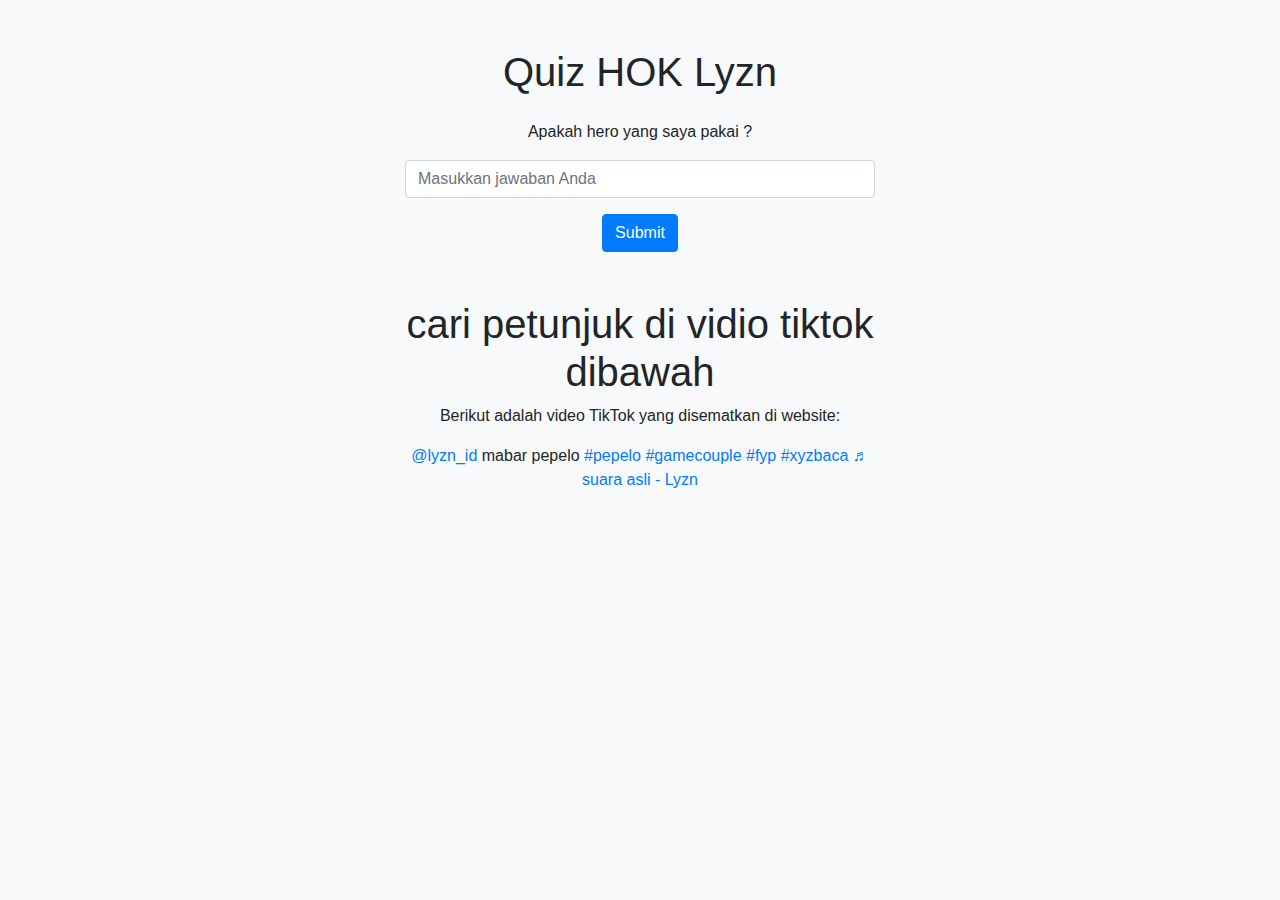
==== quiz1/index.html @ e13bf971 "index.html" ====
<!DOCTYPE html>
<html lang="en">
<head>
    <meta charset="UTF-8">
    <meta name="viewport" content="width=device-width, initial-scale=1.0">
    <title>Quiz Pop-Up Animation</title>
    <!-- Bootstrap CSS -->
    <link href="https://stackpath.bootstrapcdn.com/bootstrap/4.5.2/css/bootstrap.min.css" rel="stylesheet">
    <!-- Custom CSS -->
    <link rel="stylesheet" href="style.css">
</head>
<body>
    <div class="container text-center mt-5">
        <h1 class="mb-4">Quiz HOK Lyzn</h1>
        <p class="question">Apakah hero yang saya pakai ?</p>
        <input type="text" id="answer" class="form-control mb-3" placeholder="Masukkan jawaban Anda">
        <button id="submit-btn" class="btn btn-primary">Submit</button>
        <div id="popup" class="popup">
            <div class="popup-content">
                <span id="popup-message"></span>
                <button id="close-btn" class="btn btn-secondary mt-3">Close</button>
            </div>
        </div>
    </div>
    <div class="container text-center mt-5">
        <h1>cari petunjuk di vidio tiktok dibawah</h1>
        <p>Berikut adalah video TikTok yang disematkan di website:</p>
        
        <!-- Embed Video TikTok -->
        <div class="tiktok-embed" data-video-id="VIDEO_ID" style="max-width: 605px;min-width: 325px;" data-embed-from="oembed" >
            <blockquote class="tiktok-embed" cite="https://www.tiktok.com/@lyzn_id/video/7403711518539304197" data-video-id="7403711518539304197" style="max-width: 605px;min-width: 325px;" > <section> <a target="_blank" title="@lyzn_id" href="https://www.tiktok.com/@lyzn_id?refer=embed">@lyzn_id</a> mabar pepelo <a title="pepelo" target="_blank" href="https://www.tiktok.com/tag/pepelo?refer=embed">#pepelo</a> <a title="gamecouple" target="_blank" href="https://www.tiktok.com/tag/gamecouple?refer=embed">#gamecouple</a> <a title="fyp" target="_blank" href="https://www.tiktok.com/tag/fyp?refer=embed">#fyp</a> <a title="xyzbaca" target="_blank" href="https://www.tiktok.com/tag/xyzbaca?refer=embed">#xyzbaca</a> <a target="_blank" title="♬ suara asli  - Lyzn" href="https://www.tiktok.com/music/suara-asli-Lyzn-7403711520359697158?refer=embed">♬ suara asli  - Lyzn</a> </section> </blockquote> <script async src="https://www.tiktok.com/embed.js"></script>
    </div>
    <!-- Bo\\\\\\\\\otstrap and jQuery -->
    <script src="https://code.jquery.com/jquery-3.5.1.slim.min.js"></script>
    <script src="https://stackpath.bootstrapcdn.com/bootstrap/4.5.2/js/bootstrap.bundle.min.js"></script>
    <!-- Custom JavaScript -->
    <script src="script.js"></script>
</body>
</html>
---- quiz1/style.css ----
body {
    background-color: #f8f9fa;
}

.container {
    max-width: 500px;
    margin: auto;
}

.popup {
    display: none;
    position: fixed;
    top: 50%;
    left: 50%;
    transform: translate(-50%, -50%);
    background: white;
    padding: 20px;
    box-shadow: 0 5px 15px rgba(0, 0, 0, 0.3);
    z-index: 1000;
    animation: slideIn 0.5s ease;
}

.popup-content {
    text-align: center;
}

@keyframes slideIn {
    from {
        transform: translate(-50%, -60%);
        opacity: 0;
    }
    to {
        transform: translate(-50%, -50%);
        opacity: 1;
    }
}
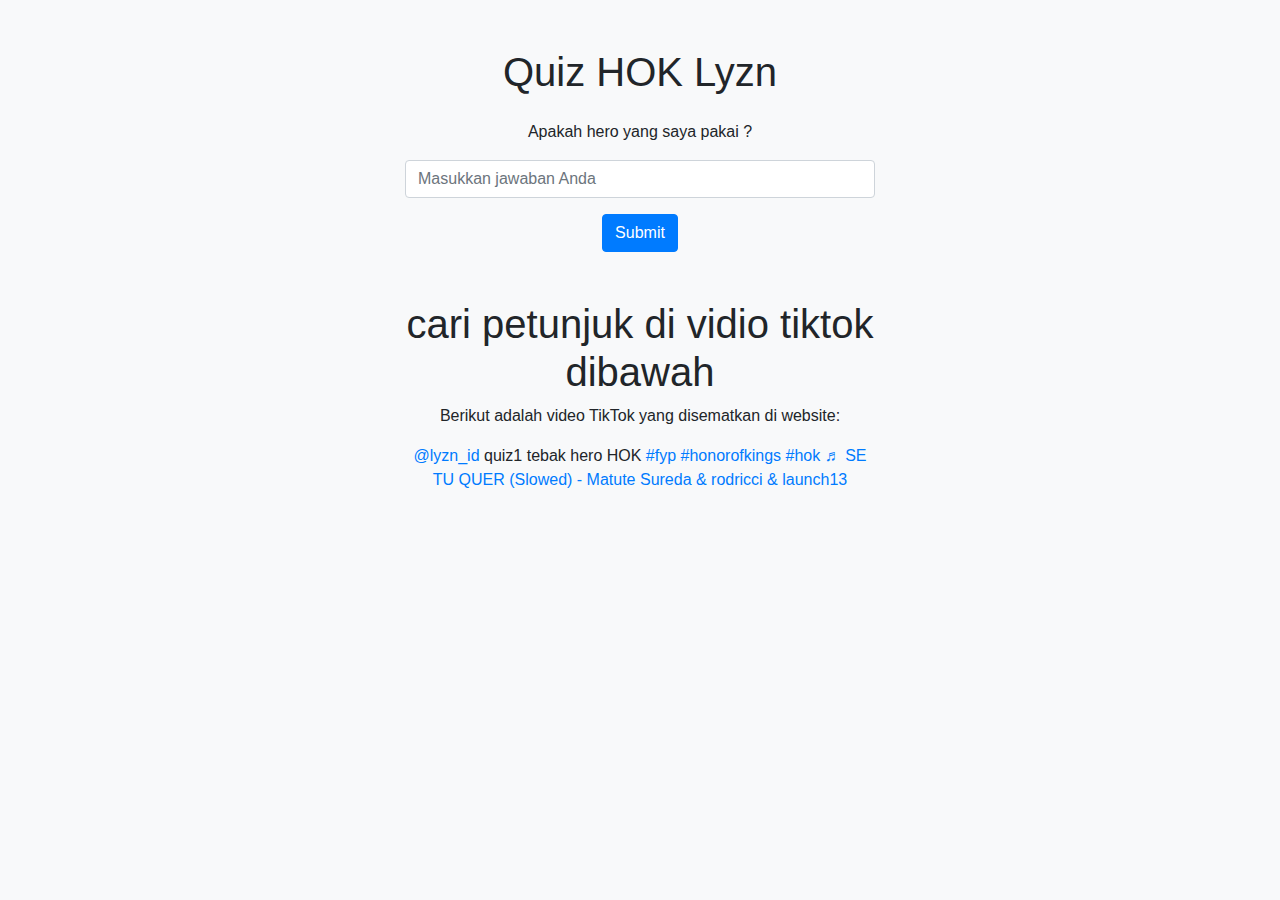
==== commit 41ac393a: "index.html" ====
--- a/quiz1/index.html
+++ b/quiz1/index.html
@@ -28,8 +28,7 @@
         
         <!-- Embed Video TikTok -->
         <div class="tiktok-embed" data-video-id="VIDEO_ID" style="max-width: 605px;min-width: 325px;" data-embed-from="oembed" >
-            <blockquote class="tiktok-embed" cite="https://www.tiktok.com/@lyzn_id/video/7403711518539304197" data-video-id="7403711518539304197" style="max-width: 605px;min-width: 325px;" > <section> <a target="_blank" title="@lyzn_id" href="https://www.tiktok.com/@lyzn_id?refer=embed">@lyzn_id</a> mabar pepelo <a title="pepelo" target="_blank" href="https://www.tiktok.com/tag/pepelo?refer=embed">#pepelo</a> <a title="gamecouple" target="_blank" href="https://www.tiktok.com/tag/gamecouple?refer=embed">#gamecouple</a> <a title="fyp" target="_blank" href="https://www.tiktok.com/tag/fyp?refer=embed">#fyp</a> <a title="xyzbaca" target="_blank" href="https://www.tiktok.com/tag/xyzbaca?refer=embed">#xyzbaca</a> <a target="_blank" title="♬ suara asli  - Lyzn" href="https://www.tiktok.com/music/suara-asli-Lyzn-7403711520359697158?refer=embed">♬ suara asli  - Lyzn</a> </section> </blockquote> <script async src="https://www.tiktok.com/embed.js"></script>
-    </div>
+           <blockquote class="tiktok-embed" cite="https://www.tiktok.com/@lyzn_id/video/7405891154748722437" data-video-id="7405891154748722437" style="max-width: 605px;min-width: 325px;" > <section> <a target="_blank" title="@lyzn_id" href="https://www.tiktok.com/@lyzn_id?refer=embed">@lyzn_id</a> quiz1 tebak hero HOK <a title="fyp" target="_blank" href="https://www.tiktok.com/tag/fyp?refer=embed">#fyp</a> <a title="honorofkings" target="_blank" href="https://www.tiktok.com/tag/honorofkings?refer=embed">#honorofkings</a> <a title="hok" target="_blank" href="https://www.tiktok.com/tag/hok?refer=embed">#hok</a> <a target="_blank" title="♬ SE TU QUER (Slowed) - Matute Sureda &#38; rodricci &#38; launch13" href="https://www.tiktok.com/music/SE-TU-QUER-Slowed-7382578931779553297?refer=embed">♬ SE TU QUER (Slowed) - Matute Sureda &#38; rodricci &#38; launch13</a> </section> </blockquote> <script async src="https://www.tiktok.com/embed.js"></script></div>
     <!-- Bo\\\\\\\\\otstrap and jQuery -->
     <script src="https://code.jquery.com/jquery-3.5.1.slim.min.js"></script>
     <script src="https://stackpath.bootstrapcdn.com/bootstrap/4.5.2/js/bootstrap.bundle.min.js"></script>
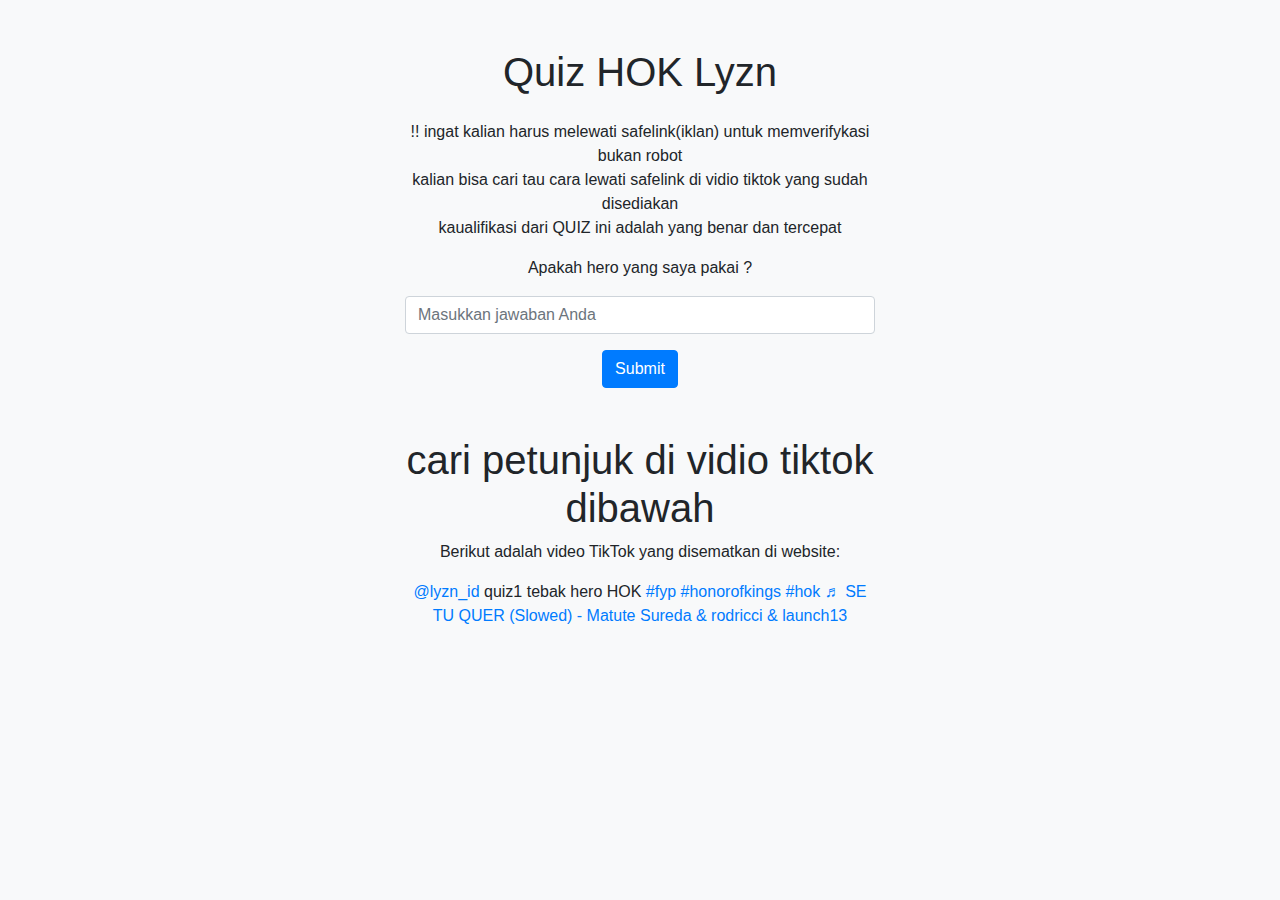
==== commit e1e5ec3d: "Update index.html" ====
--- a/quiz1/index.html
+++ b/quiz1/index.html
@@ -12,6 +12,7 @@
 <body>
     <div class="container text-center mt-5">
         <h1 class="mb-4">Quiz HOK Lyzn</h1>
+        <p class="question">!! ingat kalian harus melewati safelink(iklan) untuk memverifykasi bukan robot <br> kalian bisa cari tau cara lewati safelink di vidio tiktok yang sudah disediakan <br>kaualifikasi dari QUIZ ini adalah yang benar dan tercepat</p>
         <p class="question">Apakah hero yang saya pakai ?</p>
         <input type="text" id="answer" class="form-control mb-3" placeholder="Masukkan jawaban Anda">
         <button id="submit-btn" class="btn btn-primary">Submit</button>
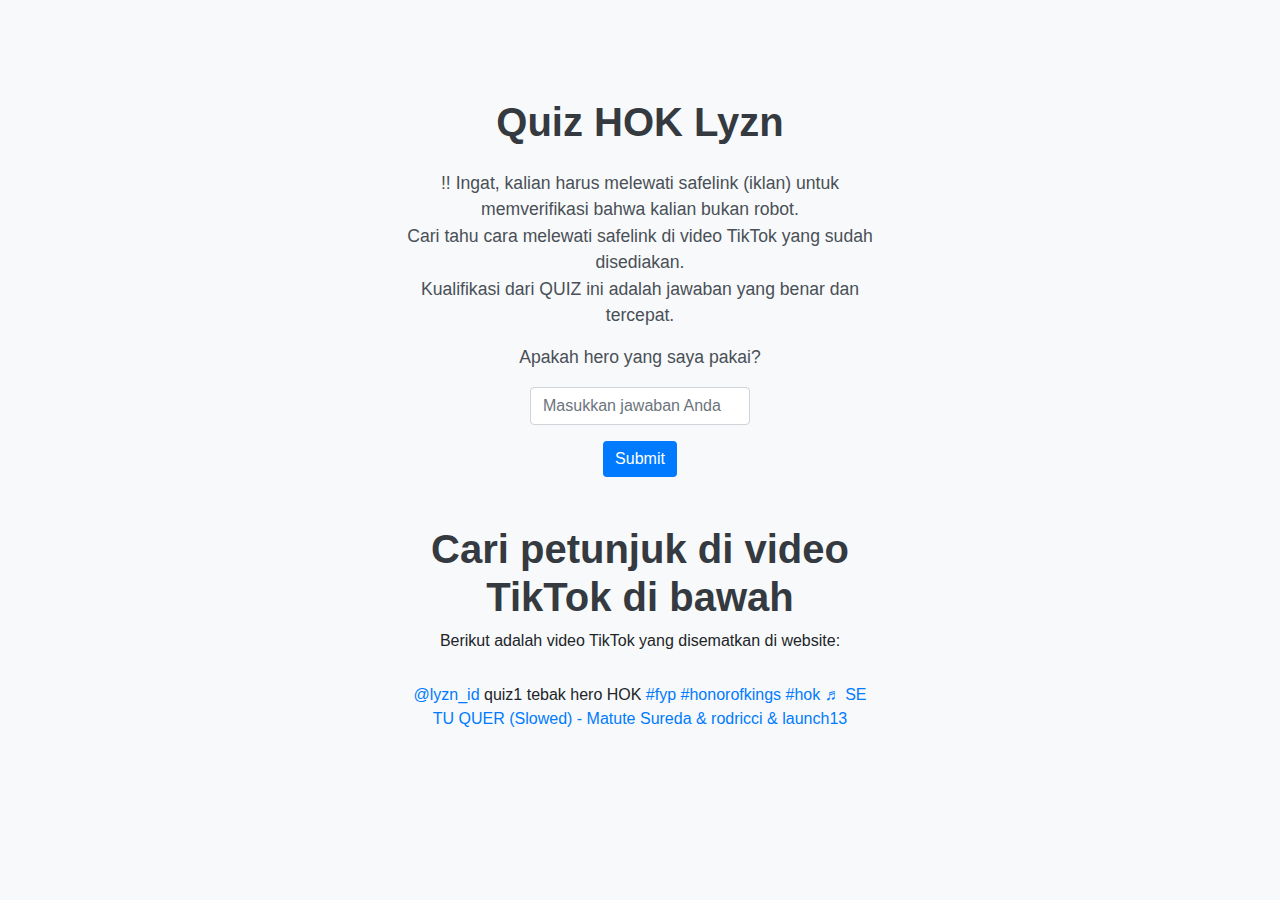
==== commit 5e31ae24: "Update index.html" ====
--- a/quiz1/index.html
+++ b/quiz1/index.html
@@ -3,18 +3,97 @@
 <head>
     <meta charset="UTF-8">
     <meta name="viewport" content="width=device-width, initial-scale=1.0">
-    <title>Quiz Pop-Up Animation</title>
+    <title>Quiz Honor of King Lyzn</title>
     <!-- Bootstrap CSS -->
     <link href="https://stackpath.bootstrapcdn.com/bootstrap/4.5.2/css/bootstrap.min.css" rel="stylesheet">
     <!-- Custom CSS -->
     <link rel="stylesheet" href="style.css">
+    <style>
+        body {
+            background-color: #f8f9fa;
+            font-family: 'Arial', sans-serif;
+        }
+
+        h1 {
+            font-weight: bold;
+            color: #343a40;
+        }
+
+        .question {
+            font-size: 1.1rem;
+            color: #495057;
+        }
+
+        #submit-btn {
+            background-color: #007bff;
+            border: none;
+        }
+
+        #submit-btn:hover {
+            background-color: #0056b3;
+        }
+
+        #popup {
+            display: none;
+            position: fixed;
+            top: 50%;
+            left: 50%;
+            transform: translate(-50%, -50%);
+            background-color: rgba(0, 0, 0, 0.7);
+            padding: 20px;
+            border-radius: 10px;
+            z-index: 1000;
+        }
+
+        .popup-content {
+            background-color: #ffffff;
+            padding: 20px;
+            border-radius: 10px;
+            text-align: center;
+            box-shadow: 0 5px 15px rgba(0, 0, 0, 0.3);
+            animation: popupAnimation 0.5s ease-in-out;
+        }
+
+        @keyframes popupAnimation {
+            0% {
+                transform: scale(0);
+                opacity: 0;
+            }
+            100% {
+                transform: scale(1);
+                opacity: 1;
+            }
+        }
+
+        #close-btn {
+            background-color: #6c757d;
+            border: none;
+        }
+
+        #close-btn:hover {
+            background-color: #5a6268;
+        }
+
+        .tiktok-embed {
+            margin-top: 30px;
+        }
+    </style>
 </head>
+
 <body>
     <div class="container text-center mt-5">
         <h1 class="mb-4">Quiz HOK Lyzn</h1>
-        <p class="question">!! ingat kalian harus melewati safelink(iklan) untuk memverifykasi bukan robot <br> kalian bisa cari tau cara lewati safelink di vidio tiktok yang sudah disediakan <br>kaualifikasi dari QUIZ ini adalah yang benar dan tercepat</p>
-        <p class="question">Apakah hero yang saya pakai ?</p>
-        <input type="text" id="answer" class="form-control mb-3" placeholder="Masukkan jawaban Anda">
+        <p class="question">
+            !! Ingat, kalian harus melewati safelink (iklan) untuk memverifikasi bahwa kalian bukan robot.<br>
+            Cari tahu cara melewati safelink di video TikTok yang sudah disediakan.<br>
+            Kualifikasi dari QUIZ ini adalah jawaban yang benar dan tercepat.
+        </p>
+        <p class="question">Apakah hero yang saya pakai?</p>
+        <div class="row justify-content-center">
+            <div class="col-md-6">
+                <input type="text" id="answer" class="form-control mb-3" placeholder="Masukkan jawaban Anda">
+            </div>
+        </div>
         <button id="submit-btn" class="btn btn-primary">Submit</button>
         <div id="popup" class="popup">
             <div class="popup-content">
@@ -23,16 +102,31 @@
             </div>
         </div>
     </div>
+
     <div class="container text-center mt-5">
-        <h1>cari petunjuk di vidio tiktok dibawah</h1>
+        <h1>Cari petunjuk di video TikTok di bawah</h1>
         <p>Berikut adalah video TikTok yang disematkan di website:</p>
-        
+
         <!-- Embed Video TikTok -->
-        <div class="tiktok-embed" data-video-id="VIDEO_ID" style="max-width: 605px;min-width: 325px;" data-embed-from="oembed" >
-           <blockquote class="tiktok-embed" cite="https://www.tiktok.com/@lyzn_id/video/7405891154748722437" data-video-id="7405891154748722437" style="max-width: 605px;min-width: 325px;" > <section> <a target="_blank" title="@lyzn_id" href="https://www.tiktok.com/@lyzn_id?refer=embed">@lyzn_id</a> quiz1 tebak hero HOK <a title="fyp" target="_blank" href="https://www.tiktok.com/tag/fyp?refer=embed">#fyp</a> <a title="honorofkings" target="_blank" href="https://www.tiktok.com/tag/honorofkings?refer=embed">#honorofkings</a> <a title="hok" target="_blank" href="https://www.tiktok.com/tag/hok?refer=embed">#hok</a> <a target="_blank" title="♬ SE TU QUER (Slowed) - Matute Sureda &#38; rodricci &#38; launch13" href="https://www.tiktok.com/music/SE-TU-QUER-Slowed-7382578931779553297?refer=embed">♬ SE TU QUER (Slowed) - Matute Sureda &#38; rodricci &#38; launch13</a> </section> </blockquote> <script async src="https://www.tiktok.com/embed.js"></script></div>
-    <!-- Bo\\\\\\\\\otstrap and jQuery -->
+        <div class="tiktok-embed" data-video-id="7405891154748722437" style="max-width: 605px; min-width: 325px;" data-embed-from="oembed">
+            <blockquote class="tiktok-embed" cite="https://www.tiktok.com/@lyzn_id/video/7405891154748722437" data-video-id="7405891154748722437" style="max-width: 605px; min-width: 325px;">
+                <section>
+                    <a target="_blank" title="@lyzn_id" href="https://www.tiktok.com/@lyzn_id?refer=embed">@lyzn_id</a>
+                    quiz1 tebak hero HOK
+                    <a title="fyp" target="_blank" href="https://www.tiktok.com/tag/fyp?refer=embed">#fyp</a>
+                    <a title="honorofkings" target="_blank" href="https://www.tiktok.com/tag/honorofkings?refer=embed">#honorofkings</a>
+                    <a title="hok" target="_blank" href="https://www.tiktok.com/tag/hok?refer=embed">#hok</a>
+                    <a target="_blank" title="♬ SE TU QUER (Slowed) - Matute Sureda &#38; rodricci &#38; launch13" href="https://www.tiktok.com/music/SE-TU-QUER-Slowed-7382578931779553297?refer=embed">♬ SE TU QUER (Slowed) - Matute Sureda &#38; rodricci &#38; launch13</a>
+                </section>
+            </blockquote>
+            <script async src="https://www.tiktok.com/embed.js"></script>
+        </div>
+    </div>
+
+    <!-- Bootstrap and jQuery -->
     <script src="https://code.jquery.com/jquery-3.5.1.slim.min.js"></script>
     <script src="https://stackpath.bootstrapcdn.com/bootstrap/4.5.2/js/bootstrap.bundle.min.js"></script>
+    <!-- Custom JavaScript -->
     <!-- Custom JavaScript -->
     <script src="script.js"></script>
 </body>
--- a/quiz1/style.css
+++ b/quiz1/style.css
@@ -1,5 +1,13 @@
 body {
-    background-color: #f8f9fa;
+    font-family: Arial, sans-serif;
+            margin: 0;
+            padding: 0;
+            text-align: center;
+            padding: 50px;
+            background-image: url('mobile.png'); /* Gambar background */
+            background-size: cover; /* Gambar akan menutupi seluruh layar */
+            background-position: center; /* Posisi gambar di tengah */
+            background-attachment: fixed; /* Membuat gambar tetap di posisi saat scroll */
 }
 
 .container {
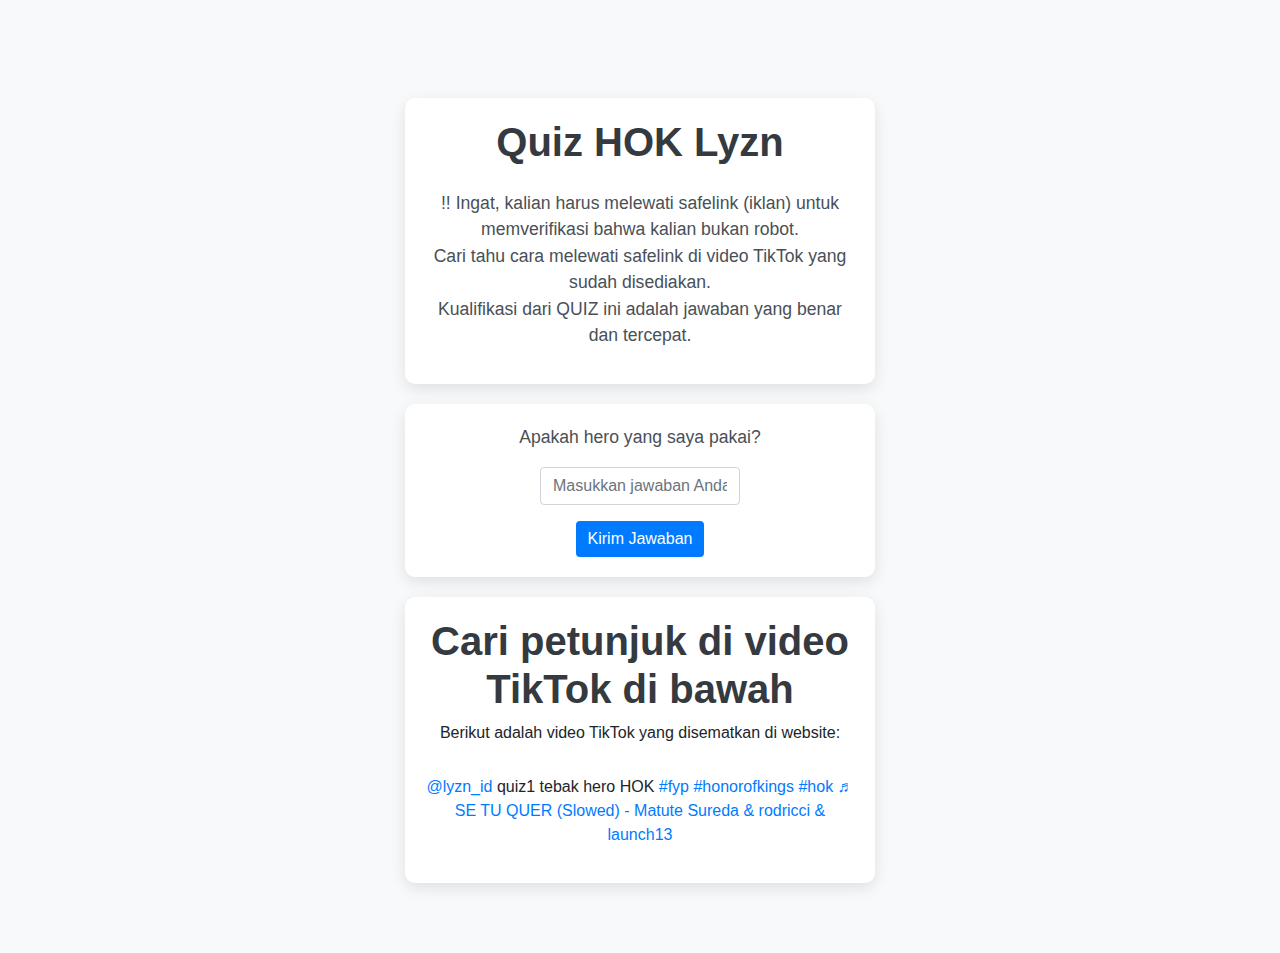
==== commit ca6a039c: "Update index.html" ====
--- a/quiz1/index.html
+++ b/quiz1/index.html
@@ -1,5 +1,6 @@
 <!DOCTYPE html>
 <html lang="en">
+
 <head>
     <meta charset="UTF-8">
     <meta name="viewport" content="width=device-width, initial-scale=1.0">
@@ -17,6 +18,14 @@
         h1 {
             font-weight: bold;
             color: #343a40;
+        }
+
+        .content-box {
+            background-color: #ffffff;
+            padding: 20px;
+            border-radius: 10px;
+            margin-bottom: 20px;
+            box-shadow: 0 5px 15px rgba(0, 0, 0, 0.1);
         }
 
         .question {
@@ -59,6 +68,7 @@
                 transform: scale(0);
                 opacity: 0;
             }
+
             100% {
                 transform: scale(1);
                 opacity: 1;
@@ -81,45 +91,50 @@
 </head>
 
 <body>
-    <div class="container text-center mt-5">
-        <h1 class="mb-4">Quiz HOK Lyzn</h1>
-        <p class="question">
-            !! Ingat, kalian harus melewati safelink (iklan) untuk memverifikasi bahwa kalian bukan robot.<br>
-            Cari tahu cara melewati safelink di video TikTok yang sudah disediakan.<br>
-            Kualifikasi dari QUIZ ini adalah jawaban yang benar dan tercepat.
-        </p>
-        <p class="question">Apakah hero yang saya pakai?</p>
-        <div class="row justify-content-center">
-            <div class="col-md-6">
-                <input type="text" id="answer" class="form-control mb-3" placeholder="Masukkan jawaban Anda">
+    <div class="container mt-5">
+        <div class="content-box text-center">
+            <h1 class="mb-4">Quiz HOK Lyzn</h1>
+            <p class="question">
+                !! Ingat, kalian harus melewati safelink (iklan) untuk memverifikasi bahwa kalian bukan robot.<br>
+                Cari tahu cara melewati safelink di video TikTok yang sudah disediakan.<br>
+                Kualifikasi dari QUIZ ini adalah jawaban yang benar dan tercepat.
+            </p>
+        </div>
+
+        <div class="content-box text-center">
+            <p class="question">Apakah hero yang saya pakai?</p>
+            <div class="row justify-content-center">
+                <div class="col-md-6">
+                    <input type="text" id="answer" class="form-control mb-3" placeholder="Masukkan jawaban Anda">
+                </div>
             </div>
+            <button id="submit-btn" class="btn btn-primary">Kirim Jawaban</button>
         </div>
-        <button id="submit-btn" class="btn btn-primary">Submit</button>
+
         <div id="popup" class="popup">
             <div class="popup-content">
                 <span id="popup-message"></span>
                 <button id="close-btn" class="btn btn-secondary mt-3">Close</button>
             </div>
         </div>
-    </div>
 
-    <div class="container text-center mt-5">
-        <h1>Cari petunjuk di video TikTok di bawah</h1>
-        <p>Berikut adalah video TikTok yang disematkan di website:</p>
-
-        <!-- Embed Video TikTok -->
-        <div class="tiktok-embed" data-video-id="7405891154748722437" style="max-width: 605px; min-width: 325px;" data-embed-from="oembed">
-            <blockquote class="tiktok-embed" cite="https://www.tiktok.com/@lyzn_id/video/7405891154748722437" data-video-id="7405891154748722437" style="max-width: 605px; min-width: 325px;">
-                <section>
-                    <a target="_blank" title="@lyzn_id" href="https://www.tiktok.com/@lyzn_id?refer=embed">@lyzn_id</a>
-                    quiz1 tebak hero HOK
-                    <a title="fyp" target="_blank" href="https://www.tiktok.com/tag/fyp?refer=embed">#fyp</a>
-                    <a title="honorofkings" target="_blank" href="https://www.tiktok.com/tag/honorofkings?refer=embed">#honorofkings</a>
-                    <a title="hok" target="_blank" href="https://www.tiktok.com/tag/hok?refer=embed">#hok</a>
-                    <a target="_blank" title="♬ SE TU QUER (Slowed) - Matute Sureda &#38; rodricci &#38; launch13" href="https://www.tiktok.com/music/SE-TU-QUER-Slowed-7382578931779553297?refer=embed">♬ SE TU QUER (Slowed) - Matute Sureda &#38; rodricci &#38; launch13</a>
-                </section>
-            </blockquote>
-            <script async src="https://www.tiktok.com/embed.js"></script>
+        <div class="content-box text-center">
+            <h1>Cari petunjuk di video TikTok di bawah</h1>
+            <p>Berikut adalah video TikTok yang disematkan di website:</p>
+            <!-- Embed Video TikTok -->
+            <div class="tiktok-embed" data-video-id="7405891154748722437" style="max-width: 605px; min-width: 325px;" data-embed-from="oembed">
+                <blockquote class="tiktok-embed" cite="https://www.tiktok.com/@lyzn_id/video/7405891154748722437" data-video-id="7405891154748722437" style="max-width: 605px; min-width: 325px;">
+                    <section>
+                        <a target="_blank" title="@lyzn_id" href="https://www.tiktok.com/@lyzn_id?refer=embed">@lyzn_id</a>
+                        quiz1 tebak hero HOK
+                        <a title="fyp" target="_blank" href="https://www.tiktok.com/tag/fyp?refer=embed">#fyp</a>
+                        <a title="honorofkings" target="_blank" href="https://www.tiktok.com/tag/honorofkings?refer=embed">#honorofkings</a>
+                        <a title="hok" target="_blank" href="https://www.tiktok.com/tag/hok?refer=embed">#hok</a>
+                        <a target="_blank" title="♬ SE TU QUER (Slowed) - Matute Sureda &#38; rodricci &#38; launch13" href="https://www.tiktok.com/music/SE-TU-QUER-Slowed-7382578931779553297?refer=embed">♬ SE TU QUER (Slowed) - Matute Sureda &#38; rodricci &#38; launch13</a>
+                    </section>
+                </blockquote>
+                <script async src="https://www.tiktok.com/embed.js"></script>
+            </div>
         </div>
     </div>
 
@@ -127,7 +142,7 @@
     <script src="https://code.jquery.com/jquery-3.5.1.slim.min.js"></script>
     <script src="https://stackpath.bootstrapcdn.com/bootstrap/4.5.2/js/bootstrap.bundle.min.js"></script>
     <!-- Custom JavaScript -->
-    <!-- Custom JavaScript -->
     <script src="script.js"></script>
 </body>
+
 </html>
